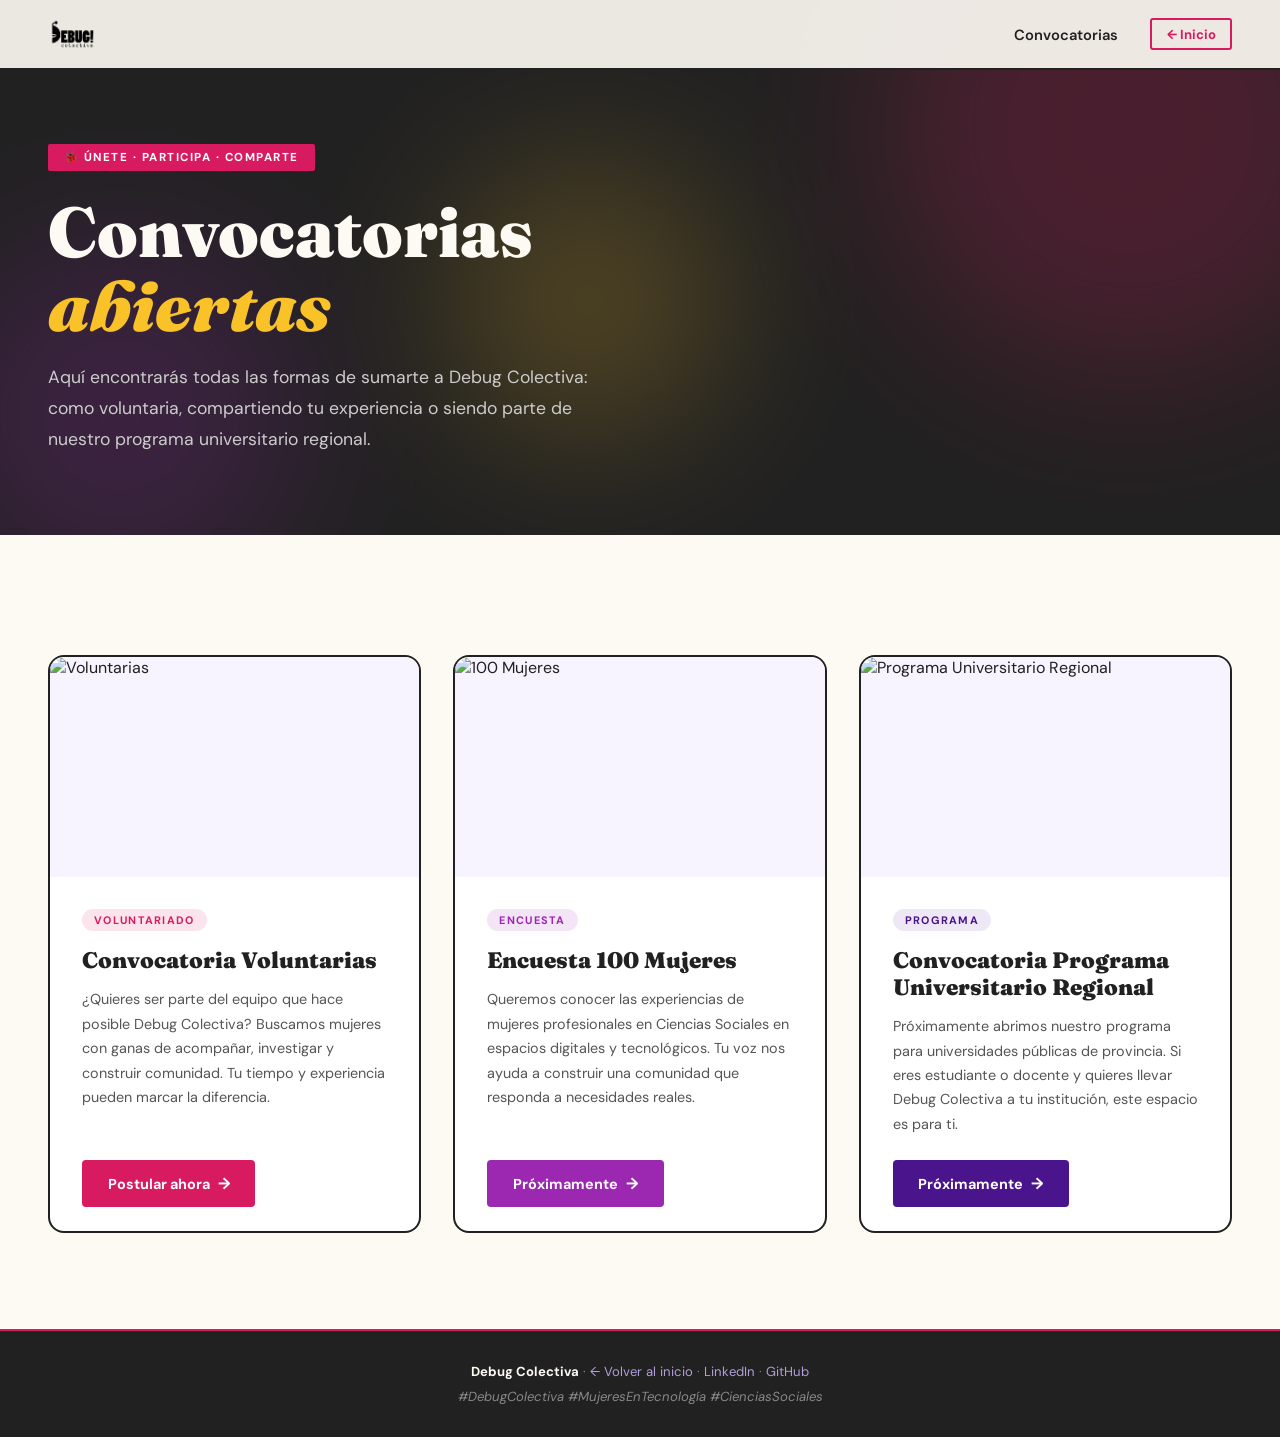
==== convocatorias.html @ b31c6c8a "uploading  web file" ====
<!DOCTYPE html>
<html lang="es">
<head>
  <meta charset="UTF-8" />
  <meta name="viewport" content="width=device-width, initial-scale=1.0"/>
  <title>Convocatorias · Debug Colectiva</title>
  <link rel="preconnect" href="https://fonts.googleapis.com"/>
  <link rel="preconnect" href="https://fonts.gstatic.com" crossorigin/>
  <link href="https://fonts.googleapis.com/css2?family=Fraunces:ital,wght@0,400;0,700;0,900;1,400&family=DM+Sans:wght@300;400;500;700&display=swap" rel="stylesheet"/>
  <style>
    :root {
      --pink:     #D81B60;
      --yellow:   #F9C228;
      --lavender: #B39DDB;
      --babyblue: #BBDEFB;
      --black:    #212121;
      --lilac:    #CE93D8;
      --salmon:   #EF9A9A;
      --plum:     #4A148C;
      --purple:   #9C27B0;
      --ink:      #212121;
      --cream:    #FDFAF3;
      --soft:     #F8F4FF;
    }

    *, *::before, *::after { box-sizing: border-box; margin: 0; padding: 0; }
    html { scroll-behavior: smooth; }

    body {
      font-family: "DM Sans", sans-serif;
      background: var(--cream);
      color: var(--ink);
      overflow-x: hidden;
    }

    /* ── NAV ── */
    nav {
      position: fixed; top: 0; left: 0; right: 0; z-index: 100;
      display: flex; align-items: center; justify-content: space-between;
      padding: 1rem 3rem;
      background: rgba(253,250,243,0.92);
      backdrop-filter: blur(14px);
      border-bottom: 2.5px solid var(--ink);
    }
    .nav-logo img { height: 36px; display: block; }
    .nav-right { display: flex; align-items: center; gap: 2rem; }
    nav ul { list-style: none; display: flex; gap: 2rem; }
    nav ul a {
      text-decoration: none; color: var(--ink);
      font-weight: 600; font-size: .92rem;
      position: relative; padding-bottom: 3px;
    }
    nav ul a::after {
      content: ""; position: absolute; bottom: 0; left: 0;
      width: 0; height: 2.5px; background: var(--pink);
      transition: width .3s;
    }
    nav ul a:hover::after { width: 100%; }
    .nav-home {
      font-size: .82rem; font-weight: 700;
      color: var(--pink); text-decoration: none;
      border: 2px solid var(--pink);
      padding: .35rem .9rem; border-radius: 3px;
      transition: background .2s, color .2s;
    }
    .nav-home:hover { background: var(--pink); color: #fff; }

    /* ── HERO ── */
    #hero {
      min-height: 52vh;
      padding: 9rem 3rem 5rem;
      display: flex; flex-direction: column;
      justify-content: center;
      position: relative; overflow: hidden;
      background: var(--ink);
      color: var(--cream);
    }

    .hero-blobs { position: absolute; inset: 0; pointer-events: none; z-index: 0; }
    .blob {
      position: absolute; border-radius: 50%;
      filter: blur(80px); opacity: .22;
      animation: drift 12s ease-in-out infinite alternate;
    }
    .blob1 { width:500px; height:500px; background:var(--pink);    top:-120px; right:-100px; animation-delay:0s; }
    .blob2 { width:360px; height:360px; background:var(--purple);  bottom:-60px; left:-60px; animation-delay:-5s; }
    .blob3 { width:280px; height:280px; background:var(--yellow);  top:30%; left:35%;        animation-delay:-9s; }

    @keyframes drift {
      from { transform: translate(0,0) scale(1); }
      to   { transform: translate(25px,15px) scale(1.06); }
    }

    .hero-inner { position: relative; z-index: 1; max-width: 700px; }
    .hero-tag {
      display: inline-block;
      background: var(--pink); color: #fff;
      font-size: .72rem; font-weight: 700;
      letter-spacing: .13em; text-transform: uppercase;
      padding: .38rem 1rem; border-radius: 2px;
      margin-bottom: 1.5rem;
    }
    h1 {
      font-family: "Fraunces", serif;
      font-size: clamp(2.8rem, 5.5vw, 5rem);
      font-weight: 900; line-height: 1.05;
      margin-bottom: 1.2rem;
    }
    h1 em {
      font-style: italic; color: var(--yellow);
      position: relative;
    }
    .hero-desc {
      font-size: 1.1rem; line-height: 1.75;
      color: #ccc; max-width: 560px;
    }

    /* ── CARDS SECTION ── */
    #convocatorias {
      padding: 5rem 3rem 6rem;
    }

    .cards-grid {
      display: grid;
      grid-template-columns: repeat(auto-fill, minmax(320px, 1fr));
      gap: 2rem;
      margin-top: 2.5rem;
    }

    .conv-card {
      border: 2.5px solid var(--ink);
      border-radius: 16px;
      overflow: hidden;
      background: #fff;
      display: flex; flex-direction: column;
      transition: transform .25s, box-shadow .25s;
    }
    .conv-card:hover {
      transform: translateY(-7px);
      box-shadow: 8px 8px 0 var(--ink);
    }

    /* Franja de color superior — oculta, la imagen ya tiene diseño propio */
    .card-stripe { display: none; }

    /* Área de imagen */
    .card-img {
      width: 100%;
      height: 220px;
      background: var(--soft);
      overflow: hidden;
      display: block;
      border-radius: 13px 13px 0 0;
    }
    .card-img img {
      width: 100%; height: 100%;
      object-fit: cover;
      object-position: center center;
      display: block;
      transition: transform .4s ease;
    }
    .conv-card:hover .card-img img {
      transform: scale(1.04);
    }

    /* Cuerpo de la card */
    .card-body {
      padding: 2rem 2rem 1.5rem;
      display: flex; flex-direction: column; flex: 1;
    }

    .card-badge {
      display: inline-block;
      font-size: .68rem; font-weight: 700;
      letter-spacing: .12em; text-transform: uppercase;
      padding: .28rem .75rem; border-radius: 30px;
      margin-bottom: 1rem; align-self: flex-start;
    }
    .badge-pink   { background: #FCE4EC; color: var(--pink); }
    .badge-purple { background: #F3E5F5; color: var(--purple); }
    .badge-plum   { background: #EDE7F6; color: var(--plum); }

    .card-body h2 {
      font-family: "Fraunces", serif;
      font-size: 1.4rem; font-weight: 900; line-height: 1.2;
      margin-bottom: .8rem;
    }
    .card-body p {
      font-size: .9rem; color: #555; line-height: 1.7;
      flex: 1; margin-bottom: 1.5rem;
    }

    .card-cta {
      display: inline-flex; align-items: center; gap: .5rem;
      padding: .8rem 1.6rem;
      font-weight: 700; font-size: .9rem;
      text-decoration: none;
      border-radius: 4px;
      transition: transform .2s, box-shadow .2s;
      align-self: flex-start;
    }
    .card-cta:hover { transform: translateY(-2px); box-shadow: 0 6px 18px rgba(0,0,0,.14); }
    .cta-pink   { background: var(--pink);   color: #fff; }
    .cta-purple { background: var(--purple); color: #fff; }
    .cta-plum   { background: var(--plum);   color: #fff; }
    .cta-arrow  { font-size: 1rem; transition: transform .2s; }
    .card-cta:hover .cta-arrow { transform: translateX(4px); }

    /* ── FOOTER ── */
    footer {
      background: var(--ink); color: #888;
      text-align: center; padding: 2rem; font-size: .82rem;
      border-top: 2.5px solid var(--pink);
    }
    footer strong { color: var(--cream); }
    footer a { color: var(--lavender); text-decoration: none; }
    footer a:hover { text-decoration: underline; }

    /* ── REVEAL ── */
    .reveal { opacity:0; transform:translateY(28px); transition:opacity .7s ease, transform .7s ease; }
    .reveal.visible { opacity:1; transform:translateY(0); }

    /* ── RESPONSIVE ── */
    @media (max-width: 768px) {
      nav { padding: 1rem 1.5rem; }
      nav ul { gap: 1rem; }
      #hero { padding: 7rem 1.5rem 3.5rem; }
      #convocatorias { padding: 3.5rem 1.5rem 4rem; }
    }
  </style>
</head>
<body>

<!-- NAV -->
<nav>
  <div class="nav-logo">
    <a href="index.html">
      <img src="DebugLogo_negro.png" alt="Debug Colectiva" />
    </a>
  </div>
  <div class="nav-right">
    <ul>
      <li><a href="#convocatorias">Convocatorias</a></li>
    </ul>
    <a href="index.html" class="nav-home">← Inicio</a>
  </div>
</nav>

<!-- HERO -->
<section id="hero">
  <div class="hero-blobs">
    <div class="blob blob1"></div>
    <div class="blob blob2"></div>
    <div class="blob blob3"></div>
  </div>
  <div class="hero-inner reveal">
    <div class="hero-tag">🐞 Únete · Participa · Comparte</div>
    <h1>Convoca&shy;torias<br><em>abiertas</em></h1>
    <p class="hero-desc">
      Aquí encontrarás todas las formas de sumarte a Debug Colectiva: 
      como voluntaria, compartiendo tu experiencia o siendo parte de nuestro 
      programa universitario regional.
    </p>
  </div>
</section>

<!-- CARDS -->
<section id="convocatorias">
  <div class="cards-grid">

    <!-- CARD 1: Voluntarias -->
    <div class="conv-card reveal">
      <div class="card-stripe stripe-pink"></div>
      <div class="card-img">
        <img src="imagen_voluntarias.png" alt="Voluntarias" />
      </div>
      <div class="card-body">
        <span class="card-badge badge-pink">Voluntariado</span>
        <h2>Convocatoria Voluntarias</h2>
        <p>
          ¿Quieres ser parte del equipo que hace posible Debug Colectiva? 
          Buscamos mujeres con ganas de acompañar, investigar y construir 
          comunidad. Tu tiempo y experiencia pueden marcar la diferencia.
        </p>
        <!-- Reemplaza # con el link de tu formulario Google -->
        <a href="https://forms.gle/bZkMB1diaRmNepUP9" target="_blank" class="card-cta cta-pink">
          Postular ahora <span class="cta-arrow">→</span>
        </a>
      </div>
    </div>

    <!-- CARD 2: Encuesta -->
    <div class="conv-card reveal">
      <div class="card-stripe stripe-purple"></div>
      <div class="card-img">
        <img src="imagen_100Mujeres.png" alt="100 Mujeres" />
      </div>
      <div class="card-body">
        <span class="card-badge badge-purple">Encuesta</span>
        <h2>Encuesta 100 Mujeres</h2>
        <p>
          Queremos conocer las experiencias de mujeres profesionales en Ciencias Sociales 
          en espacios digitales y tecnológicos. Tu voz nos ayuda a construir 
          una comunidad que responda a necesidades reales.
        </p>
        <!-- Reemplaza # con el link de tu formulario Google -->
        <a href="#" target="_blank" class="card-cta cta-purple">
          Próximamente <span class="cta-arrow">→</span>
        </a>
      </div>
    </div>

    <!-- CARD 3: Programa universitario -->
    <div class="conv-card reveal">
      <div class="card-stripe stripe-plum"></div>
      <div class="card-img">
        <img src="imagen_programa.png" alt="Programa Universitario Regional" />
      </div>
      <div class="card-body">
        <span class="card-badge badge-plum">Programa</span>
        <h2>Convocatoria Programa Universitario Regional</h2>
        <p>
          Próximamente abrimos nuestro programa para universidades públicas 
          de provincia. Si eres estudiante o docente y quieres llevar Debug 
          Colectiva a tu institución, este espacio es para ti.
        </p>
        <!-- Reemplaza # con el link de tu formulario Google -->
        <a href="#" target="_blank" class="card-cta cta-plum">
          Próximamente <span class="cta-arrow">→</span>
        </a>
      </div>
    </div>

  </div>
</section>

<!-- FOOTER -->
<footer>
  <p>
    <strong>Debug Colectiva</strong> · 
    <a href="index.html">← Volver al inicio</a> · 
    <a href="https://www.linkedin.com/company/debug-colectiva/" target="_blank">LinkedIn</a> · 
    <a href="https://github.com/DebugColectiva" target="_blank">GitHub</a>
  </p>
  <p style="margin-top:.5rem"><em>#DebugColectiva #MujeresEnTecnología #CienciasSociales</em></p>
</footer>

<script>
  const observer = new IntersectionObserver((entries) => {
    entries.forEach(entry => {
      if (entry.isIntersecting) {
        setTimeout(() => entry.target.classList.add("visible"), 80);
        observer.unobserve(entry.target);
      }
    });
  }, { threshold: 0.1 });
  document.querySelectorAll(".reveal").forEach(el => observer.observe(el));
</script>
</body>
</html>
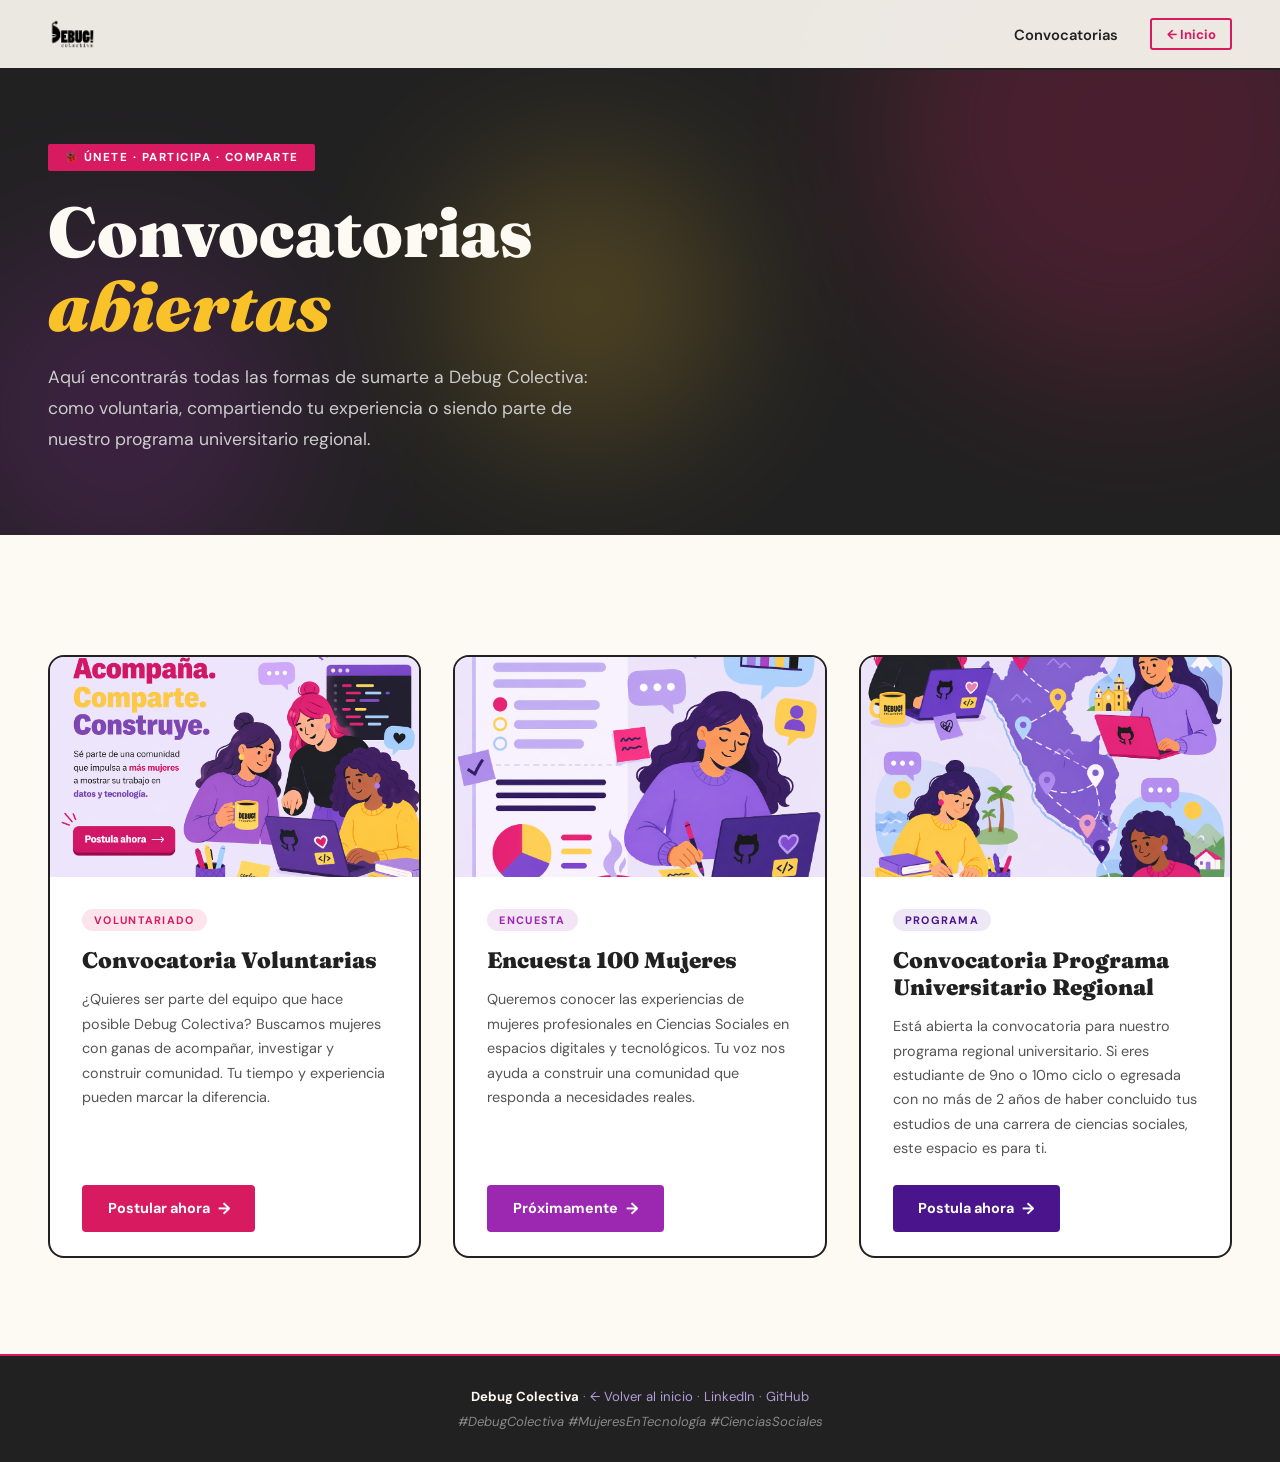
==== commit e1f35a39: "Update convocatorias.html" ====
--- a/convocatorias.html
+++ b/convocatorias.html
@@ -320,13 +320,11 @@
         <span class="card-badge badge-plum">Programa</span>
         <h2>Convocatoria Programa Universitario Regional</h2>
         <p>
-          Próximamente abrimos nuestro programa para universidades públicas 
-          de provincia. Si eres estudiante o docente y quieres llevar Debug 
-          Colectiva a tu institución, este espacio es para ti.
+          Está abierta la convocatoria para nuestro programa regional universitario. Si eres estudiante de 9no o 10mo ciclo o egresada con no más de 2 años de haber concluido tus estudios de una carrera de ciencias sociales, este espacio es para ti.
         </p>
         <!-- Reemplaza # con el link de tu formulario Google -->
-        <a href="#" target="_blank" class="card-cta cta-plum">
-          Próximamente <span class="cta-arrow">→</span>
+        <a href="https://forms.gle/VqCxdRx2kYSUXLjz6" target="_blank" class="card-cta cta-plum">
+          Postula ahora <span class="cta-arrow">→</span>
         </a>
       </div>
     </div>
@@ -357,4 +355,4 @@
   document.querySelectorAll(".reveal").forEach(el => observer.observe(el));
 </script>
 </body>
-</html>+</html>
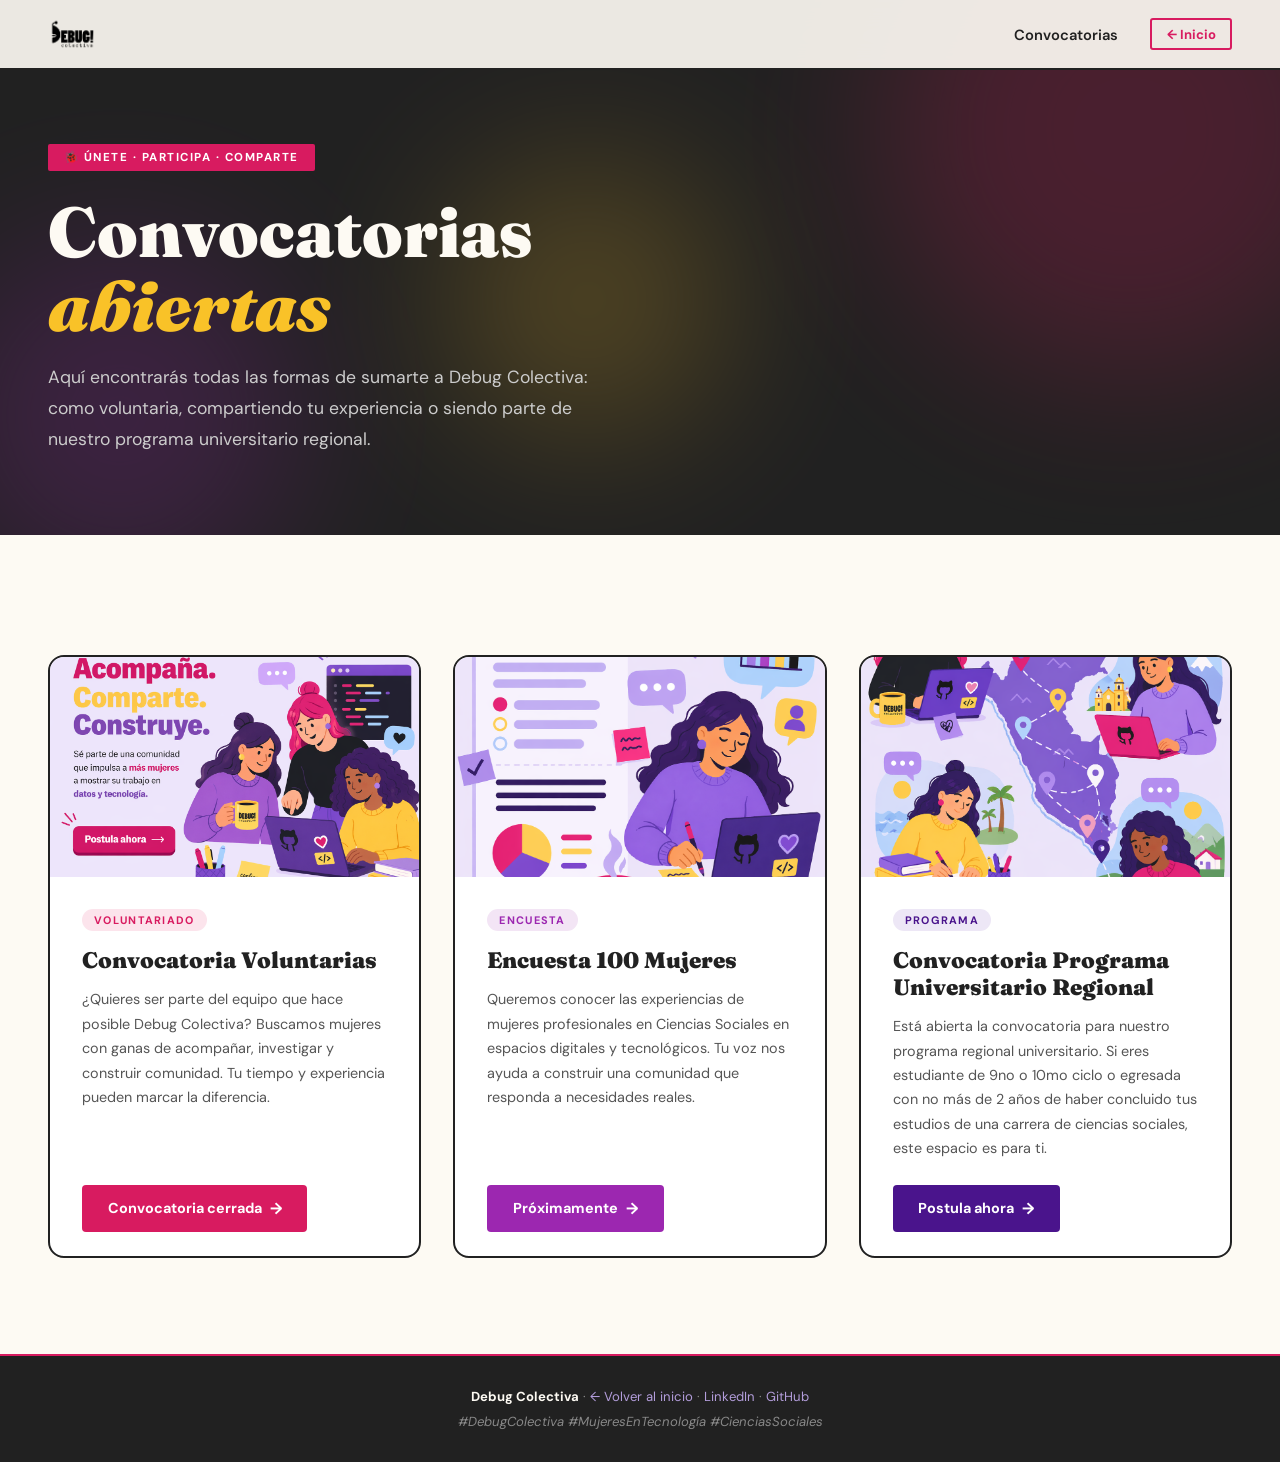
==== commit ee2f3905: "Update convocatorias.html" ====
--- a/convocatorias.html
+++ b/convocatorias.html
@@ -284,7 +284,7 @@
         </p>
         <!-- Reemplaza # con el link de tu formulario Google -->
         <a href="https://forms.gle/bZkMB1diaRmNepUP9" target="_blank" class="card-cta cta-pink">
-          Postular ahora <span class="cta-arrow">→</span>
+          Convocatoria cerrada <span class="cta-arrow">→</span>
         </a>
       </div>
     </div>
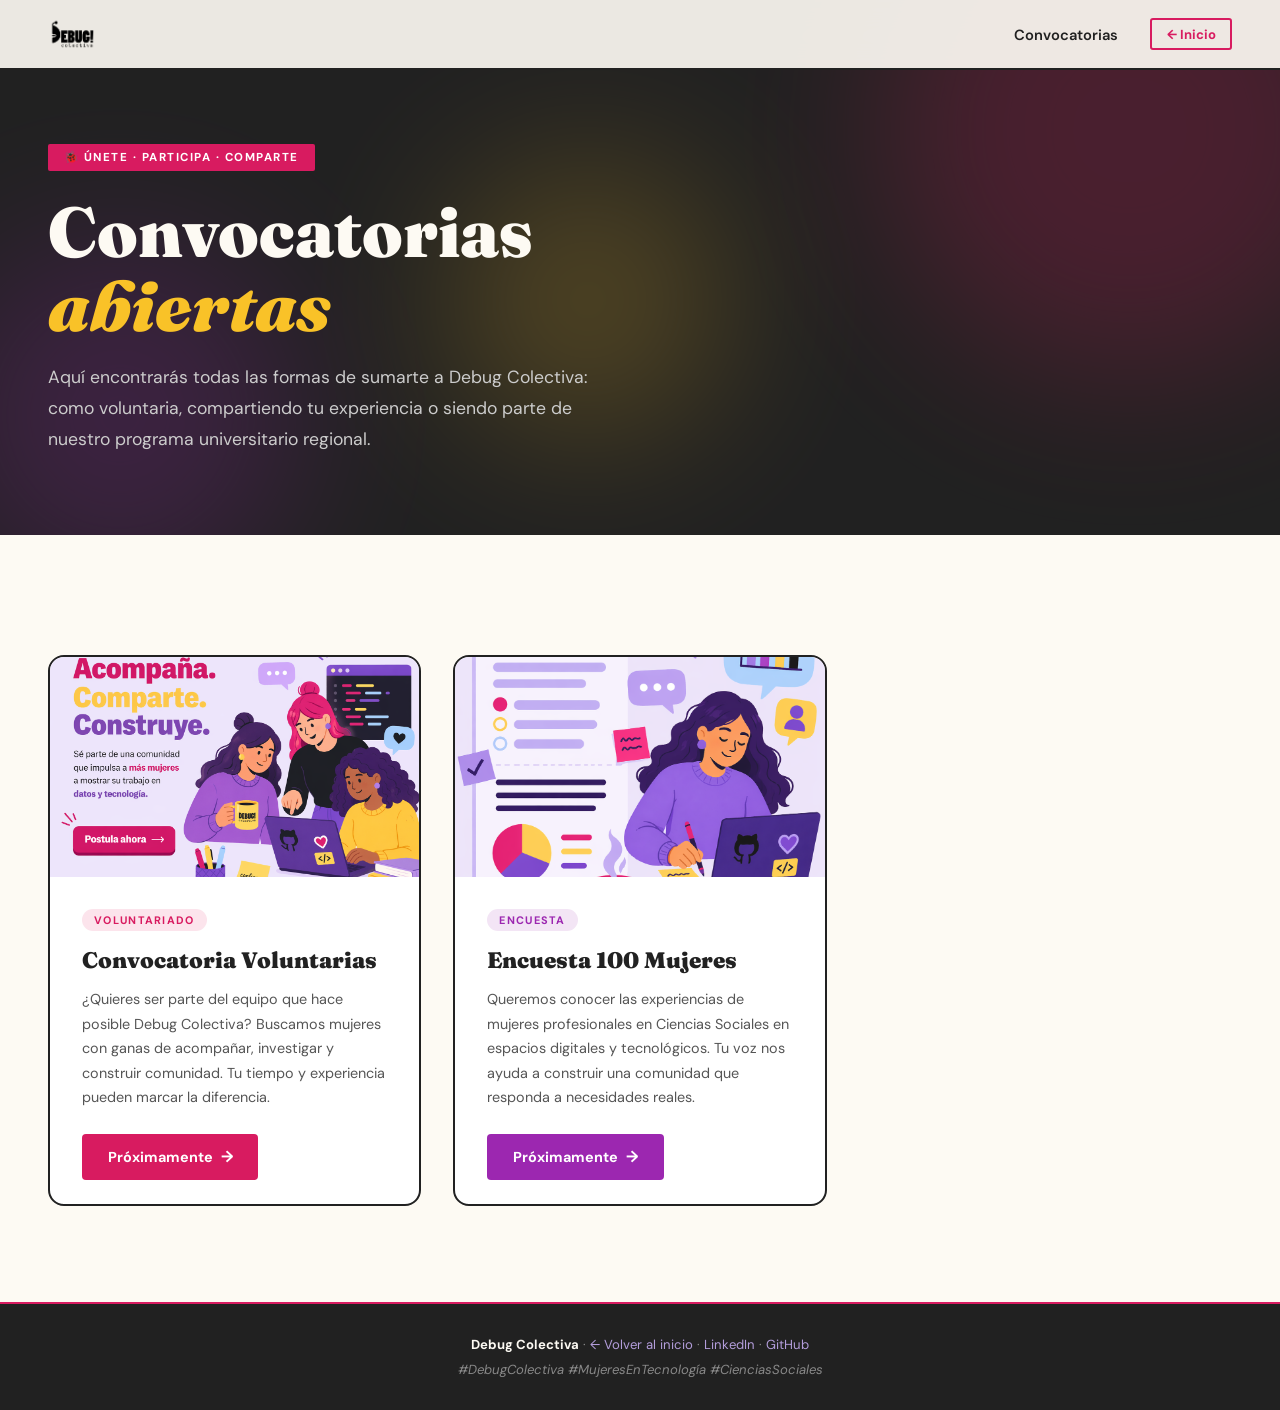
==== commit 9d9b61f4: "uploading convocatorias" ====
--- a/convocatorias.html
+++ b/convocatorias.html
@@ -7,227 +7,7 @@
   <link rel="preconnect" href="https://fonts.googleapis.com"/>
   <link rel="preconnect" href="https://fonts.gstatic.com" crossorigin/>
   <link href="https://fonts.googleapis.com/css2?family=Fraunces:ital,wght@0,400;0,700;0,900;1,400&family=DM+Sans:wght@300;400;500;700&display=swap" rel="stylesheet"/>
-  <style>
-    :root {
-      --pink:     #D81B60;
-      --yellow:   #F9C228;
-      --lavender: #B39DDB;
-      --babyblue: #BBDEFB;
-      --black:    #212121;
-      --lilac:    #CE93D8;
-      --salmon:   #EF9A9A;
-      --plum:     #4A148C;
-      --purple:   #9C27B0;
-      --ink:      #212121;
-      --cream:    #FDFAF3;
-      --soft:     #F8F4FF;
-    }
-
-    *, *::before, *::after { box-sizing: border-box; margin: 0; padding: 0; }
-    html { scroll-behavior: smooth; }
-
-    body {
-      font-family: "DM Sans", sans-serif;
-      background: var(--cream);
-      color: var(--ink);
-      overflow-x: hidden;
-    }
-
-    /* ── NAV ── */
-    nav {
-      position: fixed; top: 0; left: 0; right: 0; z-index: 100;
-      display: flex; align-items: center; justify-content: space-between;
-      padding: 1rem 3rem;
-      background: rgba(253,250,243,0.92);
-      backdrop-filter: blur(14px);
-      border-bottom: 2.5px solid var(--ink);
-    }
-    .nav-logo img { height: 36px; display: block; }
-    .nav-right { display: flex; align-items: center; gap: 2rem; }
-    nav ul { list-style: none; display: flex; gap: 2rem; }
-    nav ul a {
-      text-decoration: none; color: var(--ink);
-      font-weight: 600; font-size: .92rem;
-      position: relative; padding-bottom: 3px;
-    }
-    nav ul a::after {
-      content: ""; position: absolute; bottom: 0; left: 0;
-      width: 0; height: 2.5px; background: var(--pink);
-      transition: width .3s;
-    }
-    nav ul a:hover::after { width: 100%; }
-    .nav-home {
-      font-size: .82rem; font-weight: 700;
-      color: var(--pink); text-decoration: none;
-      border: 2px solid var(--pink);
-      padding: .35rem .9rem; border-radius: 3px;
-      transition: background .2s, color .2s;
-    }
-    .nav-home:hover { background: var(--pink); color: #fff; }
-
-    /* ── HERO ── */
-    #hero {
-      min-height: 52vh;
-      padding: 9rem 3rem 5rem;
-      display: flex; flex-direction: column;
-      justify-content: center;
-      position: relative; overflow: hidden;
-      background: var(--ink);
-      color: var(--cream);
-    }
-
-    .hero-blobs { position: absolute; inset: 0; pointer-events: none; z-index: 0; }
-    .blob {
-      position: absolute; border-radius: 50%;
-      filter: blur(80px); opacity: .22;
-      animation: drift 12s ease-in-out infinite alternate;
-    }
-    .blob1 { width:500px; height:500px; background:var(--pink);    top:-120px; right:-100px; animation-delay:0s; }
-    .blob2 { width:360px; height:360px; background:var(--purple);  bottom:-60px; left:-60px; animation-delay:-5s; }
-    .blob3 { width:280px; height:280px; background:var(--yellow);  top:30%; left:35%;        animation-delay:-9s; }
-
-    @keyframes drift {
-      from { transform: translate(0,0) scale(1); }
-      to   { transform: translate(25px,15px) scale(1.06); }
-    }
-
-    .hero-inner { position: relative; z-index: 1; max-width: 700px; }
-    .hero-tag {
-      display: inline-block;
-      background: var(--pink); color: #fff;
-      font-size: .72rem; font-weight: 700;
-      letter-spacing: .13em; text-transform: uppercase;
-      padding: .38rem 1rem; border-radius: 2px;
-      margin-bottom: 1.5rem;
-    }
-    h1 {
-      font-family: "Fraunces", serif;
-      font-size: clamp(2.8rem, 5.5vw, 5rem);
-      font-weight: 900; line-height: 1.05;
-      margin-bottom: 1.2rem;
-    }
-    h1 em {
-      font-style: italic; color: var(--yellow);
-      position: relative;
-    }
-    .hero-desc {
-      font-size: 1.1rem; line-height: 1.75;
-      color: #ccc; max-width: 560px;
-    }
-
-    /* ── CARDS SECTION ── */
-    #convocatorias {
-      padding: 5rem 3rem 6rem;
-    }
-
-    .cards-grid {
-      display: grid;
-      grid-template-columns: repeat(auto-fill, minmax(320px, 1fr));
-      gap: 2rem;
-      margin-top: 2.5rem;
-    }
-
-    .conv-card {
-      border: 2.5px solid var(--ink);
-      border-radius: 16px;
-      overflow: hidden;
-      background: #fff;
-      display: flex; flex-direction: column;
-      transition: transform .25s, box-shadow .25s;
-    }
-    .conv-card:hover {
-      transform: translateY(-7px);
-      box-shadow: 8px 8px 0 var(--ink);
-    }
-
-    /* Franja de color superior — oculta, la imagen ya tiene diseño propio */
-    .card-stripe { display: none; }
-
-    /* Área de imagen */
-    .card-img {
-      width: 100%;
-      height: 220px;
-      background: var(--soft);
-      overflow: hidden;
-      display: block;
-      border-radius: 13px 13px 0 0;
-    }
-    .card-img img {
-      width: 100%; height: 100%;
-      object-fit: cover;
-      object-position: center center;
-      display: block;
-      transition: transform .4s ease;
-    }
-    .conv-card:hover .card-img img {
-      transform: scale(1.04);
-    }
-
-    /* Cuerpo de la card */
-    .card-body {
-      padding: 2rem 2rem 1.5rem;
-      display: flex; flex-direction: column; flex: 1;
-    }
-
-    .card-badge {
-      display: inline-block;
-      font-size: .68rem; font-weight: 700;
-      letter-spacing: .12em; text-transform: uppercase;
-      padding: .28rem .75rem; border-radius: 30px;
-      margin-bottom: 1rem; align-self: flex-start;
-    }
-    .badge-pink   { background: #FCE4EC; color: var(--pink); }
-    .badge-purple { background: #F3E5F5; color: var(--purple); }
-    .badge-plum   { background: #EDE7F6; color: var(--plum); }
-
-    .card-body h2 {
-      font-family: "Fraunces", serif;
-      font-size: 1.4rem; font-weight: 900; line-height: 1.2;
-      margin-bottom: .8rem;
-    }
-    .card-body p {
-      font-size: .9rem; color: #555; line-height: 1.7;
-      flex: 1; margin-bottom: 1.5rem;
-    }
-
-    .card-cta {
-      display: inline-flex; align-items: center; gap: .5rem;
-      padding: .8rem 1.6rem;
-      font-weight: 700; font-size: .9rem;
-      text-decoration: none;
-      border-radius: 4px;
-      transition: transform .2s, box-shadow .2s;
-      align-self: flex-start;
-    }
-    .card-cta:hover { transform: translateY(-2px); box-shadow: 0 6px 18px rgba(0,0,0,.14); }
-    .cta-pink   { background: var(--pink);   color: #fff; }
-    .cta-purple { background: var(--purple); color: #fff; }
-    .cta-plum   { background: var(--plum);   color: #fff; }
-    .cta-arrow  { font-size: 1rem; transition: transform .2s; }
-    .card-cta:hover .cta-arrow { transform: translateX(4px); }
-
-    /* ── FOOTER ── */
-    footer {
-      background: var(--ink); color: #888;
-      text-align: center; padding: 2rem; font-size: .82rem;
-      border-top: 2.5px solid var(--pink);
-    }
-    footer strong { color: var(--cream); }
-    footer a { color: var(--lavender); text-decoration: none; }
-    footer a:hover { text-decoration: underline; }
-
-    /* ── REVEAL ── */
-    .reveal { opacity:0; transform:translateY(28px); transition:opacity .7s ease, transform .7s ease; }
-    .reveal.visible { opacity:1; transform:translateY(0); }
-
-    /* ── RESPONSIVE ── */
-    @media (max-width: 768px) {
-      nav { padding: 1rem 1.5rem; }
-      nav ul { gap: 1rem; }
-      #hero { padding: 7rem 1.5rem 3.5rem; }
-      #convocatorias { padding: 3.5rem 1.5rem 4rem; }
-    }
-  </style>
+  <link rel="stylesheet" href="convocatorias.css"/>
 </head>
 <body>
 
@@ -255,7 +35,7 @@
   </div>
   <div class="hero-inner reveal">
     <div class="hero-tag">🐞 Únete · Participa · Comparte</div>
-    <h1>Convoca&shy;torias<br><em>abiertas</em></h1>
+    <h1>Convocatorias<br><em>abiertas</em></h1>
     <p class="hero-desc">
       Aquí encontrarás todas las formas de sumarte a Debug Colectiva: 
       como voluntaria, compartiendo tu experiencia o siendo parte de nuestro 
@@ -283,8 +63,8 @@
           comunidad. Tu tiempo y experiencia pueden marcar la diferencia.
         </p>
         <!-- Reemplaza # con el link de tu formulario Google -->
-        <a href="https://forms.gle/bZkMB1diaRmNepUP9" target="_blank" class="card-cta cta-pink">
-          Convocatoria cerrada <span class="cta-arrow">→</span>
+        <a href="" target="_blank" class="card-cta cta-pink">
+          Próximamente <span class="cta-arrow">→</span>
         </a>
       </div>
     </div>
@@ -306,25 +86,6 @@
         <!-- Reemplaza # con el link de tu formulario Google -->
         <a href="#" target="_blank" class="card-cta cta-purple">
           Próximamente <span class="cta-arrow">→</span>
-        </a>
-      </div>
-    </div>
-
-    <!-- CARD 3: Programa universitario -->
-    <div class="conv-card reveal">
-      <div class="card-stripe stripe-plum"></div>
-      <div class="card-img">
-        <img src="imagen_programa.png" alt="Programa Universitario Regional" />
-      </div>
-      <div class="card-body">
-        <span class="card-badge badge-plum">Programa</span>
-        <h2>Convocatoria Programa Universitario Regional</h2>
-        <p>
-          Está abierta la convocatoria para nuestro programa regional universitario. Si eres estudiante de 9no o 10mo ciclo o egresada con no más de 2 años de haber concluido tus estudios de una carrera de ciencias sociales, este espacio es para ti.
-        </p>
-        <!-- Reemplaza # con el link de tu formulario Google -->
-        <a href="https://forms.gle/VqCxdRx2kYSUXLjz6" target="_blank" class="card-cta cta-plum">
-          Postula ahora <span class="cta-arrow">→</span>
         </a>
       </div>
     </div>
@@ -355,4 +116,4 @@
   document.querySelectorAll(".reveal").forEach(el => observer.observe(el));
 </script>
 </body>
-</html>
+</html>
--- a/convocatorias.css
+++ b/convocatorias.css
@@ -0,0 +1,232 @@
+:root {
+      --pink:     #D81B60;
+      --yellow:   #F9C228;
+      --lavender: #B39DDB;
+      --babyblue: #BBDEFB;
+      --black:    #212121;
+      --lilac:    #CE93D8;
+      --salmon:   #EF9A9A;
+      --plum:     #4A148C;
+      --purple:   #9C27B0;
+      --ink:      #212121;
+      --cream:    #FDFAF3;
+      --soft:     #F8F4FF;
+    }
+
+    *, *::before, *::after { box-sizing: border-box; margin: 0; padding: 0; }
+    html { scroll-behavior: smooth; }
+
+    body {
+      font-family: "DM Sans", sans-serif;
+      background: var(--cream);
+      color: var(--ink);
+      overflow-x: hidden;
+    }
+
+    /* ── NAV ── */
+    nav {
+      position: fixed; top: 0; left: 0; right: 0; z-index: 100;
+      display: flex; align-items: center; justify-content: space-between;
+      padding: 1rem 3rem;
+      background: rgba(253,250,243,0.92);
+      backdrop-filter: blur(14px);
+      border-bottom: 2.5px solid var(--ink);
+    }
+    .nav-logo img { height: 36px; display: block; }
+    .nav-right { display: flex; align-items: center; gap: 2rem; }
+    nav ul { list-style: none; display: flex; gap: 2rem; }
+    nav ul a {
+      text-decoration: none; color: var(--ink);
+      font-weight: 600; font-size: .92rem;
+      position: relative; padding-bottom: 3px;
+    }
+    nav ul a::after {
+      content: ""; position: absolute; bottom: 0; left: 0;
+      width: 0; height: 2.5px; background: var(--pink);
+      transition: width .3s;
+    }
+    nav ul a:hover::after { width: 100%; }
+    .nav-home {
+      font-size: .82rem; font-weight: 700;
+      color: var(--pink); text-decoration: none;
+      border: 2px solid var(--pink);
+      padding: .35rem .9rem; border-radius: 3px;
+      transition: background .2s, color .2s;
+    }
+    .nav-home:hover { background: var(--pink); color: #fff; }
+
+    /* ── HERO ── */
+    #hero {
+      min-height: 52vh;
+      padding: 9rem 3rem 5rem;
+      display: flex; flex-direction: column;
+      justify-content: center;
+      position: relative; overflow: hidden;
+      background: var(--ink);
+      color: var(--cream);
+    }
+
+    .hero-blobs { position: absolute; inset: 0; pointer-events: none; z-index: 0; }
+    .blob {
+      position: absolute; border-radius: 50%;
+      filter: blur(80px); opacity: .22;
+      animation: drift 12s ease-in-out infinite alternate;
+    }
+    .blob1 { width:500px; height:500px; background:var(--pink);    top:-120px; right:-100px; animation-delay:0s; }
+    .blob2 { width:360px; height:360px; background:var(--purple);  bottom:-60px; left:-60px; animation-delay:-5s; }
+    .blob3 { width:280px; height:280px; background:var(--yellow);  top:30%; left:35%;        animation-delay:-9s; }
+
+    @keyframes drift {
+      from { transform: translate(0,0) scale(1); }
+      to   { transform: translate(25px,15px) scale(1.06); }
+    }
+
+    .hero-inner { position: relative; z-index: 1; max-width: 700px; }
+    .hero-tag {
+      display: inline-block;
+      background: var(--pink); color: #fff;
+      font-size: .72rem; font-weight: 700;
+      letter-spacing: .13em; text-transform: uppercase;
+      padding: .38rem 1rem; border-radius: 2px;
+      margin-bottom: 1.5rem;
+    }
+    h1 {
+      font-family: "Fraunces", serif;
+      font-size: clamp(2.8rem, 5.5vw, 5rem);
+      font-weight: 900; line-height: 1.05;
+      margin-bottom: 1.2rem;
+    }
+    h1 em {
+      font-style: italic; color: var(--yellow);
+      position: relative;
+    }
+    .hero-desc {
+      font-size: 1.1rem; line-height: 1.75;
+      color: #ccc; max-width: 560px;
+    }
+
+    /* ── CARDS SECTION ── */
+    #convocatorias {
+      padding: 5rem 3rem 6rem;
+    }
+
+    .cards-grid {
+      display: grid;
+      grid-template-columns: repeat(auto-fill, minmax(320px, 1fr));
+      gap: 2rem;
+      margin-top: 2.5rem;
+    }
+
+    .conv-card {
+      border: 2.5px solid var(--ink);
+      border-radius: 16px;
+      overflow: hidden;
+      background: #fff;
+      display: flex; flex-direction: column;
+      transition: transform .25s, box-shadow .25s;
+    }
+    .conv-card:hover {
+      transform: translateY(-7px);
+      box-shadow: 8px 8px 0 var(--ink);
+    }
+
+    /* Franja de color superior — oculta, la imagen ya tiene diseño propio */
+    .card-stripe { display: none; }
+
+    /* Área de imagen */
+    .card-img {
+      width: 100%;
+      height: 220px;
+      background: var(--soft);
+      overflow: hidden;
+      display: block;
+      border-radius: 13px 13px 0 0;
+    }
+    .card-img img {
+      width: 100%; height: 100%;
+      object-fit: cover;
+      object-position: center center;
+      display: block;
+      transition: transform .4s ease;
+    }
+    .conv-card:hover .card-img img {
+      transform: scale(1.04);
+    }
+
+    /* Cuerpo de la card */
+    .card-body {
+      padding: 2rem 2rem 1.5rem;
+      display: flex; flex-direction: column; flex: 1;
+    }
+
+    .card-badge {
+      display: inline-block;
+      font-size: .68rem; font-weight: 700;
+      letter-spacing: .12em; text-transform: uppercase;
+      padding: .28rem .75rem; border-radius: 30px;
+      margin-bottom: 1rem; align-self: flex-start;
+    }
+    .badge-pink   { background: #FCE4EC; color: var(--pink); }
+    .badge-purple { background: #F3E5F5; color: var(--purple); }
+    .badge-plum   { background: #EDE7F6; color: var(--plum); }
+
+    .card-body h2 {
+      font-family: "Fraunces", serif;
+      font-size: 1.4rem; font-weight: 900; line-height: 1.2;
+      margin-bottom: .8rem;
+    }
+    .card-body p {
+      font-size: .9rem; color: #555; line-height: 1.7;
+      flex: 1; margin-bottom: 1.5rem;
+    }
+
+    .card-cta {
+      display: inline-flex; align-items: center; gap: .5rem;
+      padding: .8rem 1.6rem;
+      font-weight: 700; font-size: .9rem;
+      text-decoration: none;
+      border-radius: 4px;
+      transition: transform .2s, box-shadow .2s;
+      align-self: flex-start;
+    }
+    .card-cta:hover { transform: translateY(-2px); box-shadow: 0 6px 18px rgba(0,0,0,.14); }
+    .cta-pink   { background: var(--pink);   color: #fff; }
+    .cta-purple { background: var(--purple); color: #fff; }
+    .cta-plum   { background: var(--plum);   color: #fff; }
+    .cta-arrow  { font-size: 1rem; transition: transform .2s; }
+    .card-cta:hover .cta-arrow { transform: translateX(4px); }
+
+    /* ── FOOTER ── */
+    footer {
+      background: var(--ink); color: #888;
+      text-align: center; padding: 2rem; font-size: .82rem;
+      border-top: 2.5px solid var(--pink);
+    }
+    footer strong { color: var(--cream); }
+    footer a { color: var(--lavender); text-decoration: none; }
+    footer a:hover { text-decoration: underline; }
+
+    /* ── REVEAL ── */
+    .reveal { opacity:0; transform:translateY(28px); transition:opacity .7s ease, transform .7s ease; }
+    .reveal.visible { opacity:1; transform:translateY(0); }
+
+    /* ── RESPONSIVE ── */
+    @media (max-width: 768px) {
+      nav { padding: 1rem 1.5rem; flex-wrap: wrap; row-gap: .6rem; }
+      .nav-right { gap: 1rem; flex-wrap: wrap; }
+      nav ul { gap: 1rem; }
+      #hero { padding: 7rem 1.5rem 3.5rem; }
+      #convocatorias { padding: 3.5rem 1.5rem 4rem; }
+      .cards-grid { grid-template-columns: 1fr; gap: 1.5rem; }
+    }
+
+    @media (max-width: 420px) {
+      nav { padding: .85rem 1.2rem; }
+      .nav-logo img { height: 30px; }
+      .nav-home { font-size: .76rem; padding: .3rem .7rem; }
+      #hero { padding: 6.5rem 1.2rem 3rem; min-height: 44vh; }
+      .hero-tag { font-size: .66rem; padding: .32rem .85rem; }
+      .card-img { height: 170px; }
+      .card-body { padding: 1.5rem 1.4rem 1.2rem; }
+      .card-body h2 { font-size: 1.2rem; }
+    }
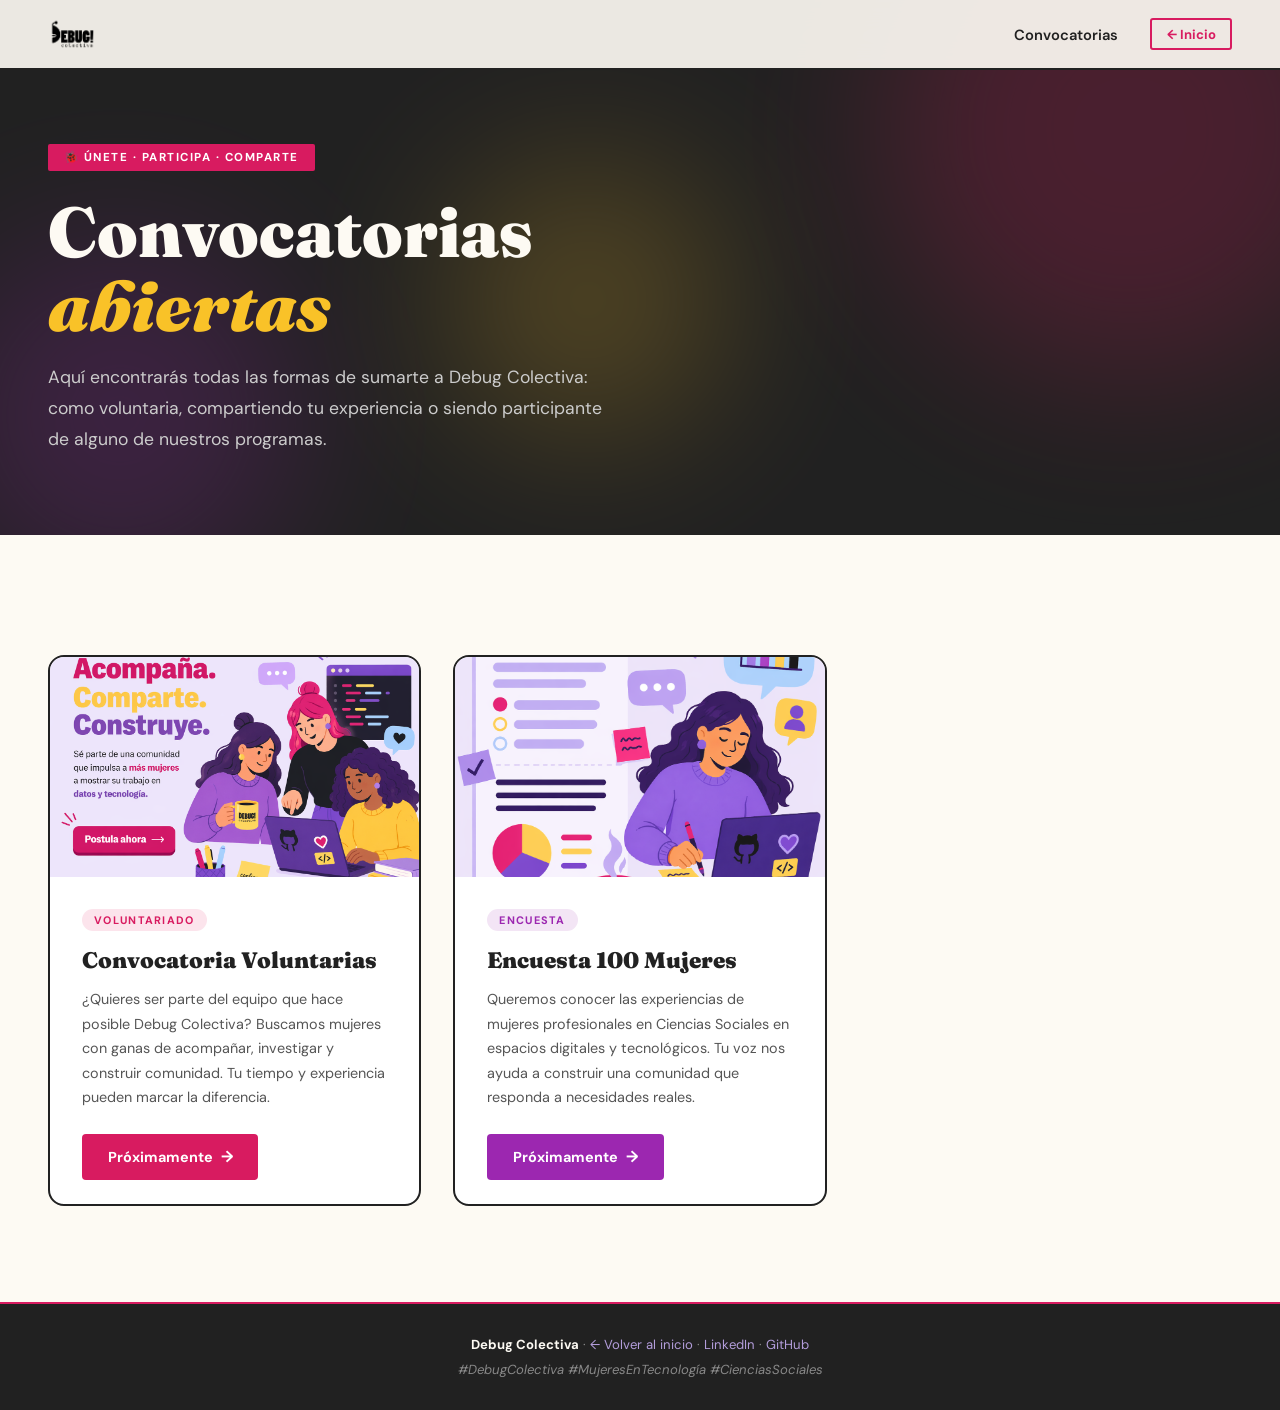
==== commit 3b8a2a66: "Update convocatorias.html" ====
--- a/convocatorias.html
+++ b/convocatorias.html
@@ -38,8 +38,7 @@
     <h1>Convocatorias<br><em>abiertas</em></h1>
     <p class="hero-desc">
       Aquí encontrarás todas las formas de sumarte a Debug Colectiva: 
-      como voluntaria, compartiendo tu experiencia o siendo parte de nuestro 
-      programa universitario regional.
+      como voluntaria, compartiendo tu experiencia o siendo participante de alguno de nuestros programas.
     </p>
   </div>
 </section>
@@ -116,4 +115,4 @@
   document.querySelectorAll(".reveal").forEach(el => observer.observe(el));
 </script>
 </body>
-</html>+</html>
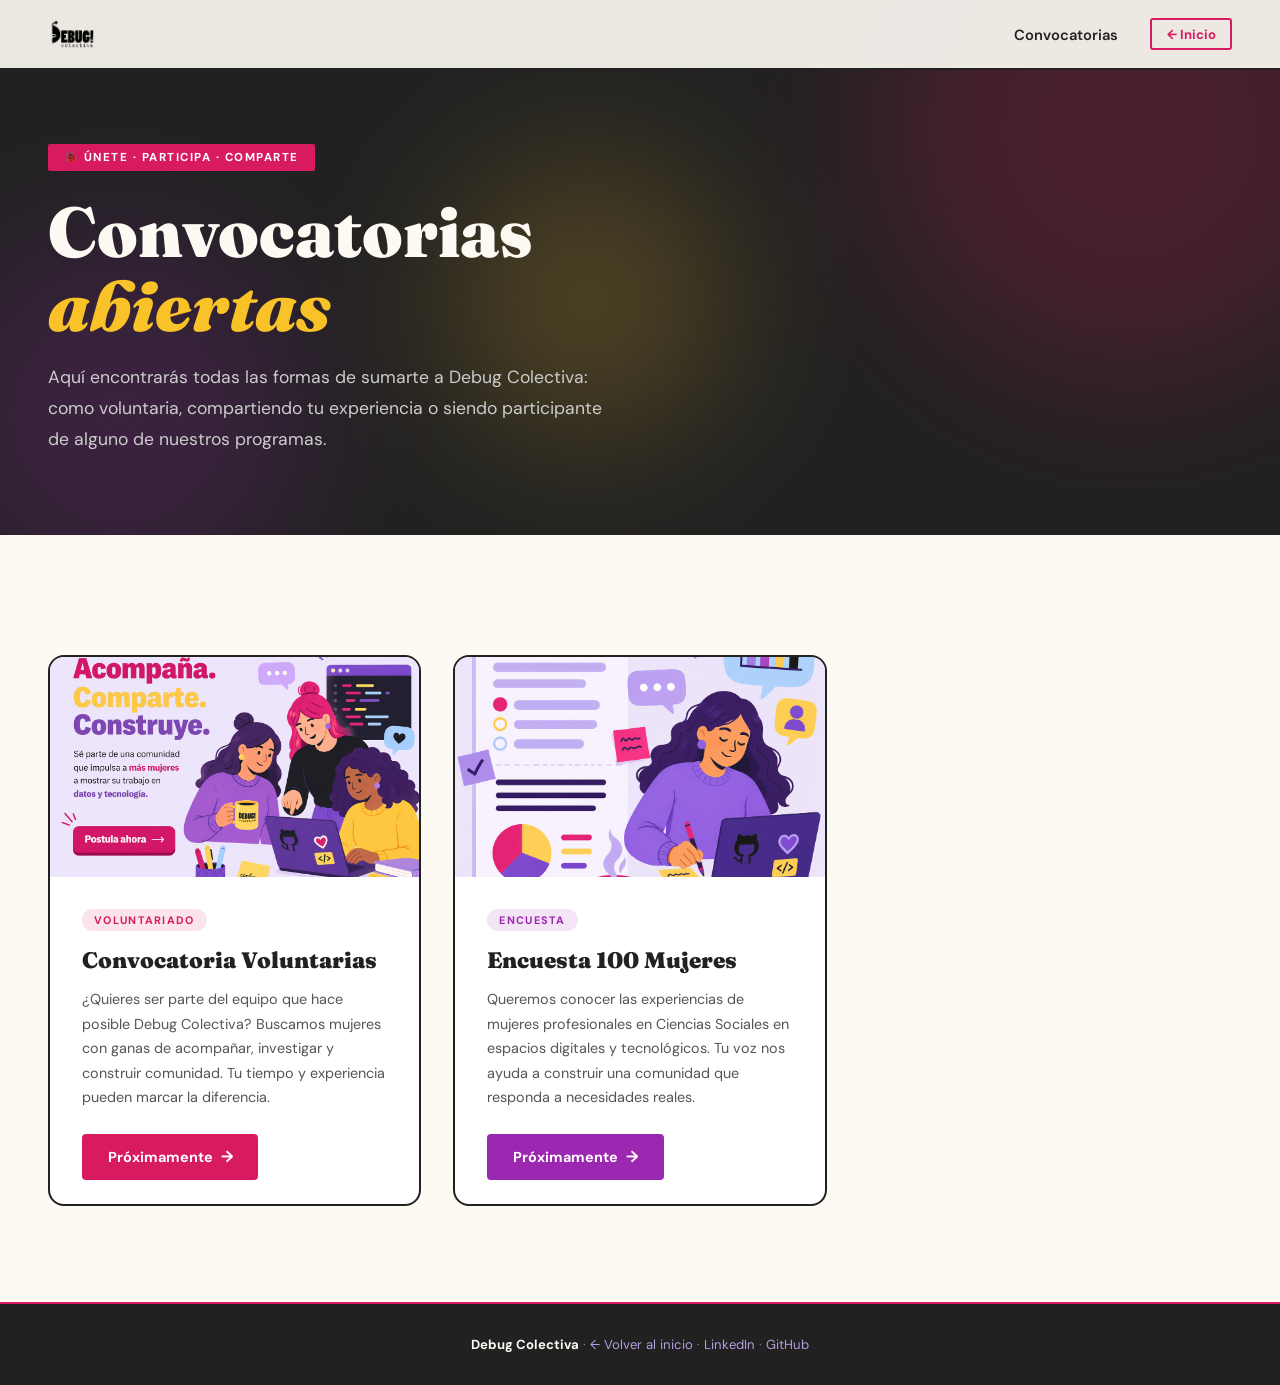
==== commit 1b881eac: "Update convocatorias.html" ====
--- a/convocatorias.html
+++ b/convocatorias.html
@@ -100,7 +100,6 @@
     <a href="https://www.linkedin.com/company/debug-colectiva/" target="_blank">LinkedIn</a> · 
     <a href="https://github.com/DebugColectiva" target="_blank">GitHub</a>
   </p>
-  <p style="margin-top:.5rem"><em>#DebugColectiva #MujeresEnTecnología #CienciasSociales</em></p>
 </footer>
 
 <script>
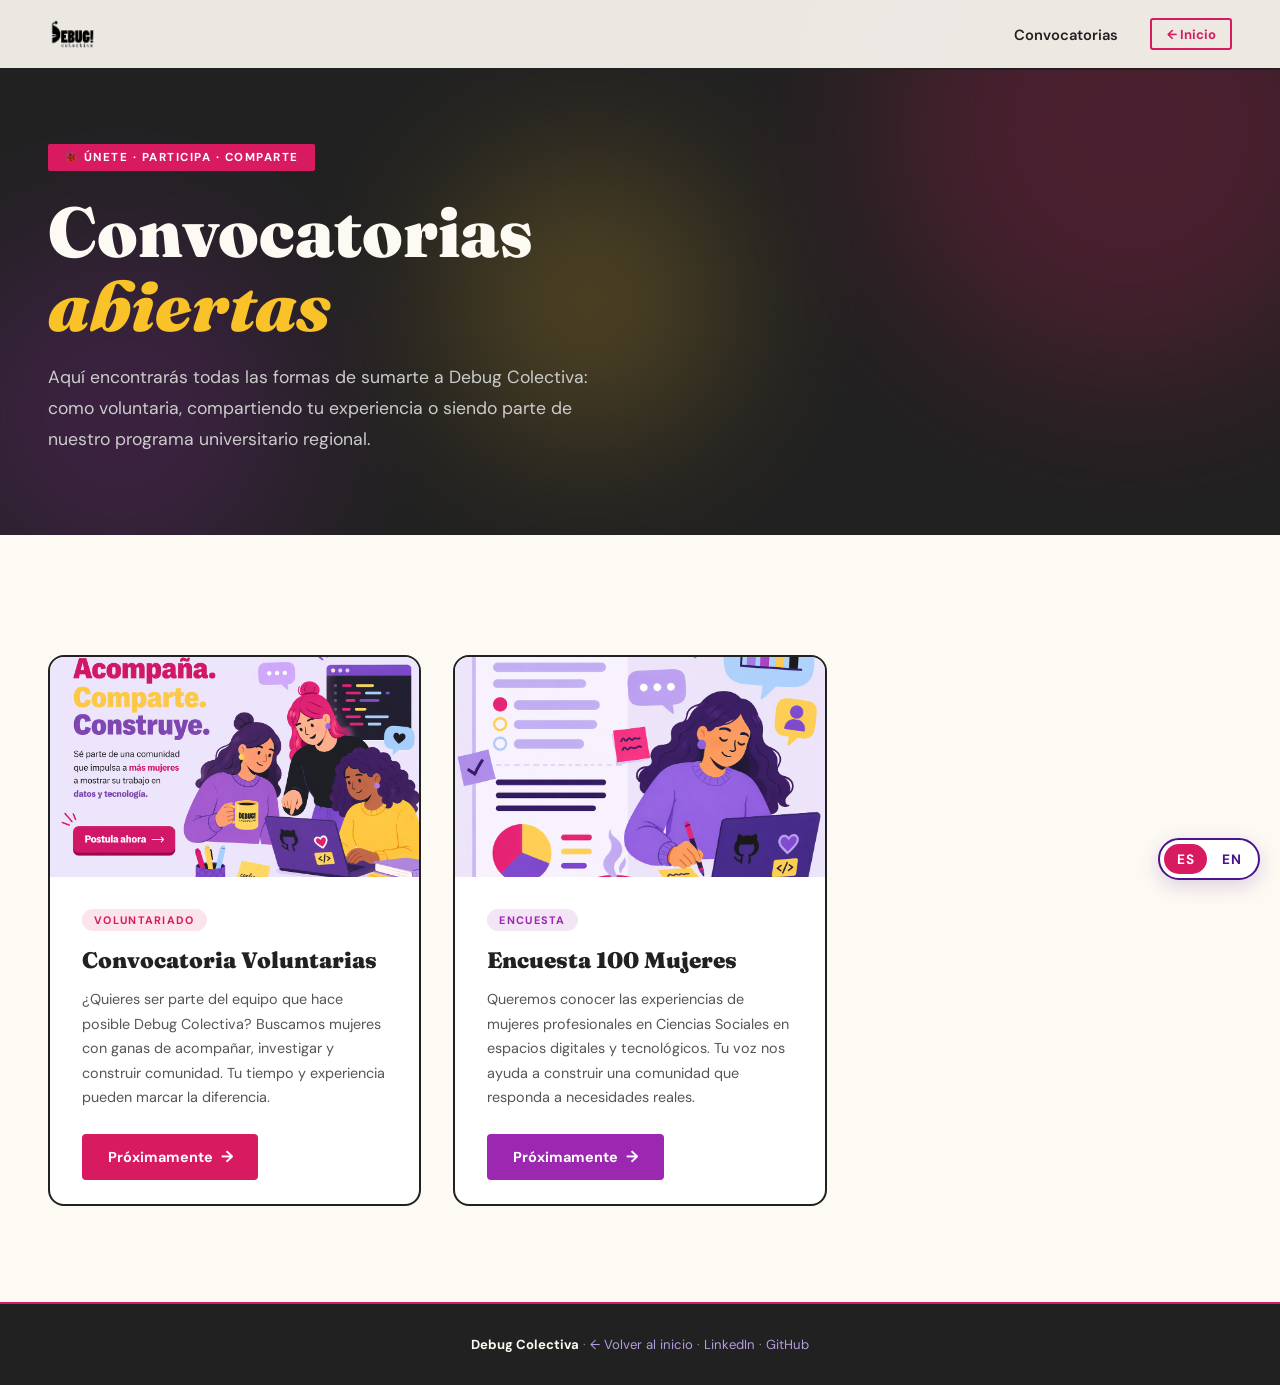
==== commit c427306e: "Add files via upload" ====
--- a/convocatorias.html
+++ b/convocatorias.html
@@ -38,7 +38,8 @@
     <h1>Convocatorias<br><em>abiertas</em></h1>
     <p class="hero-desc">
       Aquí encontrarás todas las formas de sumarte a Debug Colectiva: 
-      como voluntaria, compartiendo tu experiencia o siendo participante de alguno de nuestros programas.
+      como voluntaria, compartiendo tu experiencia o siendo parte de nuestro 
+      programa universitario regional.
     </p>
   </div>
 </section>
@@ -100,6 +101,7 @@
     <a href="https://www.linkedin.com/company/debug-colectiva/" target="_blank">LinkedIn</a> · 
     <a href="https://github.com/DebugColectiva" target="_blank">GitHub</a>
   </p>
+
 </footer>
 
 <script>
@@ -113,5 +115,6 @@
   }, { threshold: 0.1 });
   document.querySelectorAll(".reveal").forEach(el => observer.observe(el));
 </script>
+<script src="i18n.js"></script>
 </body>
-</html>
+</html>
